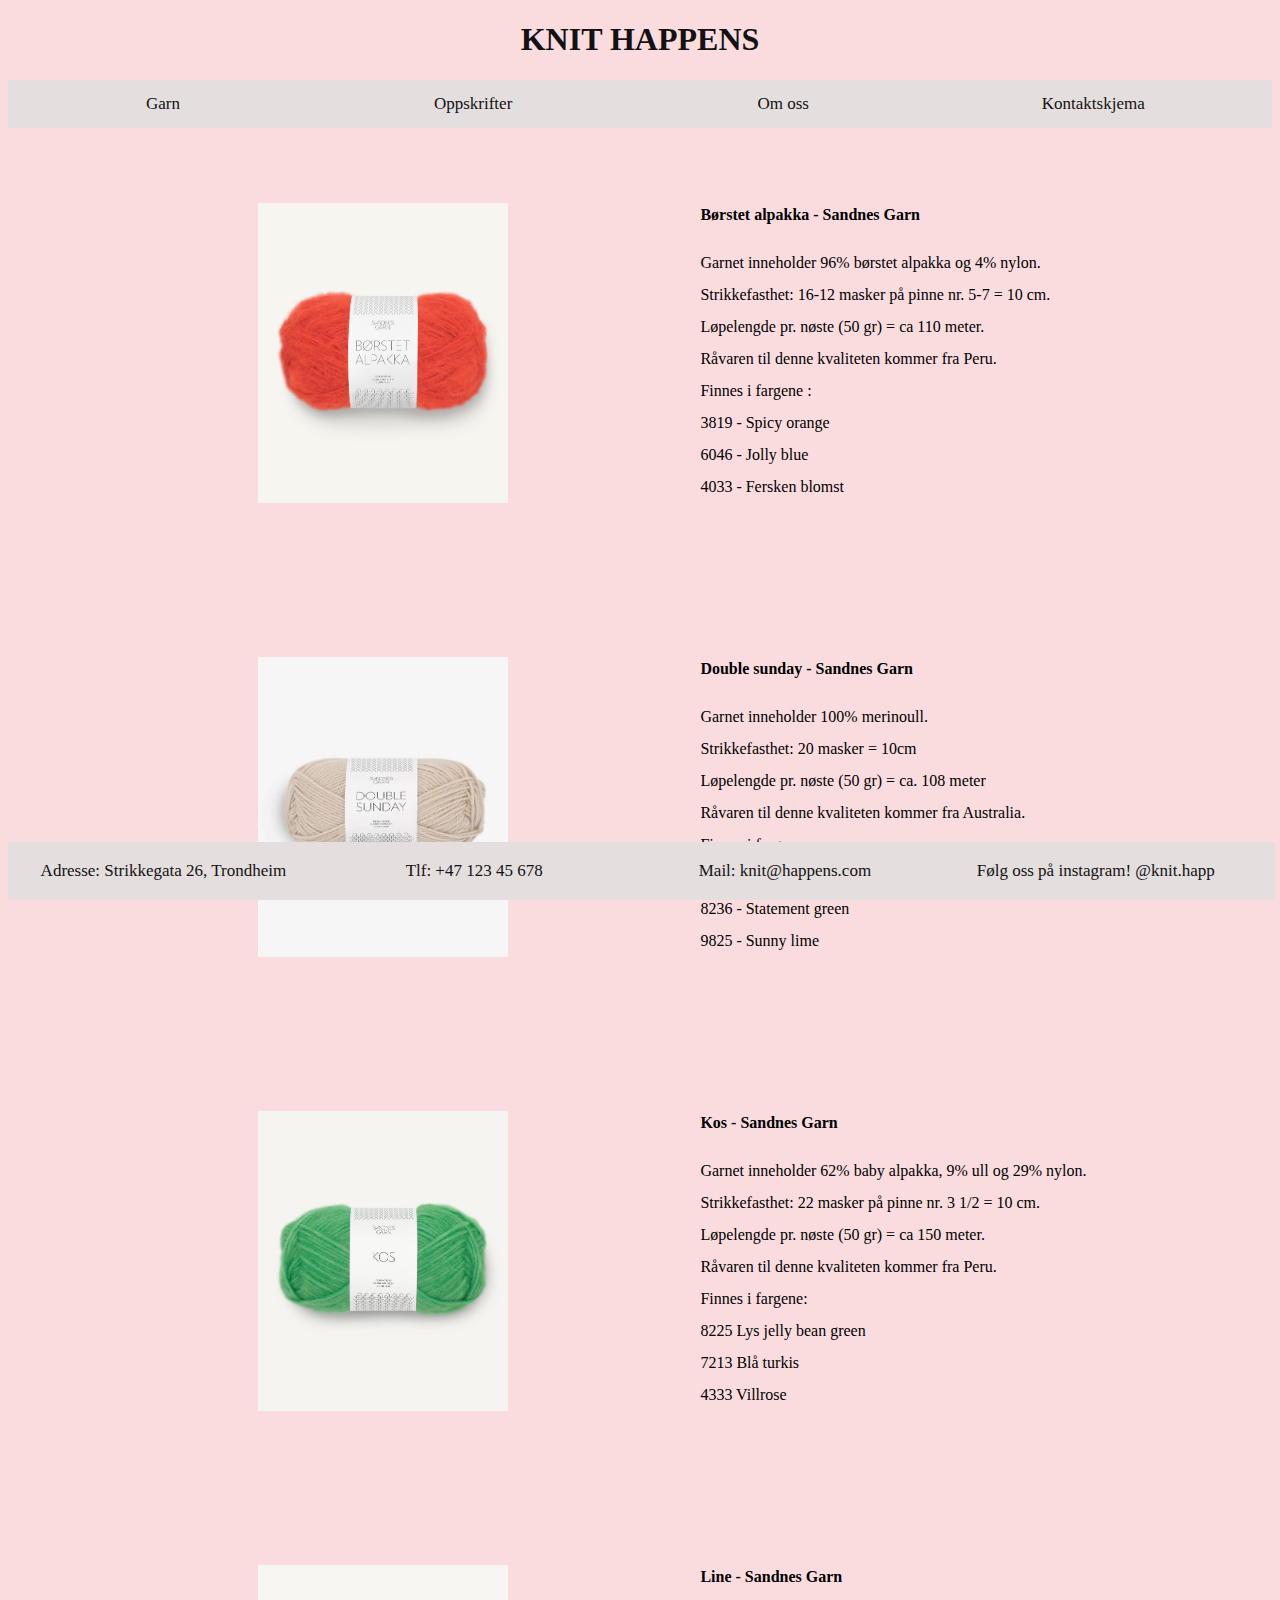
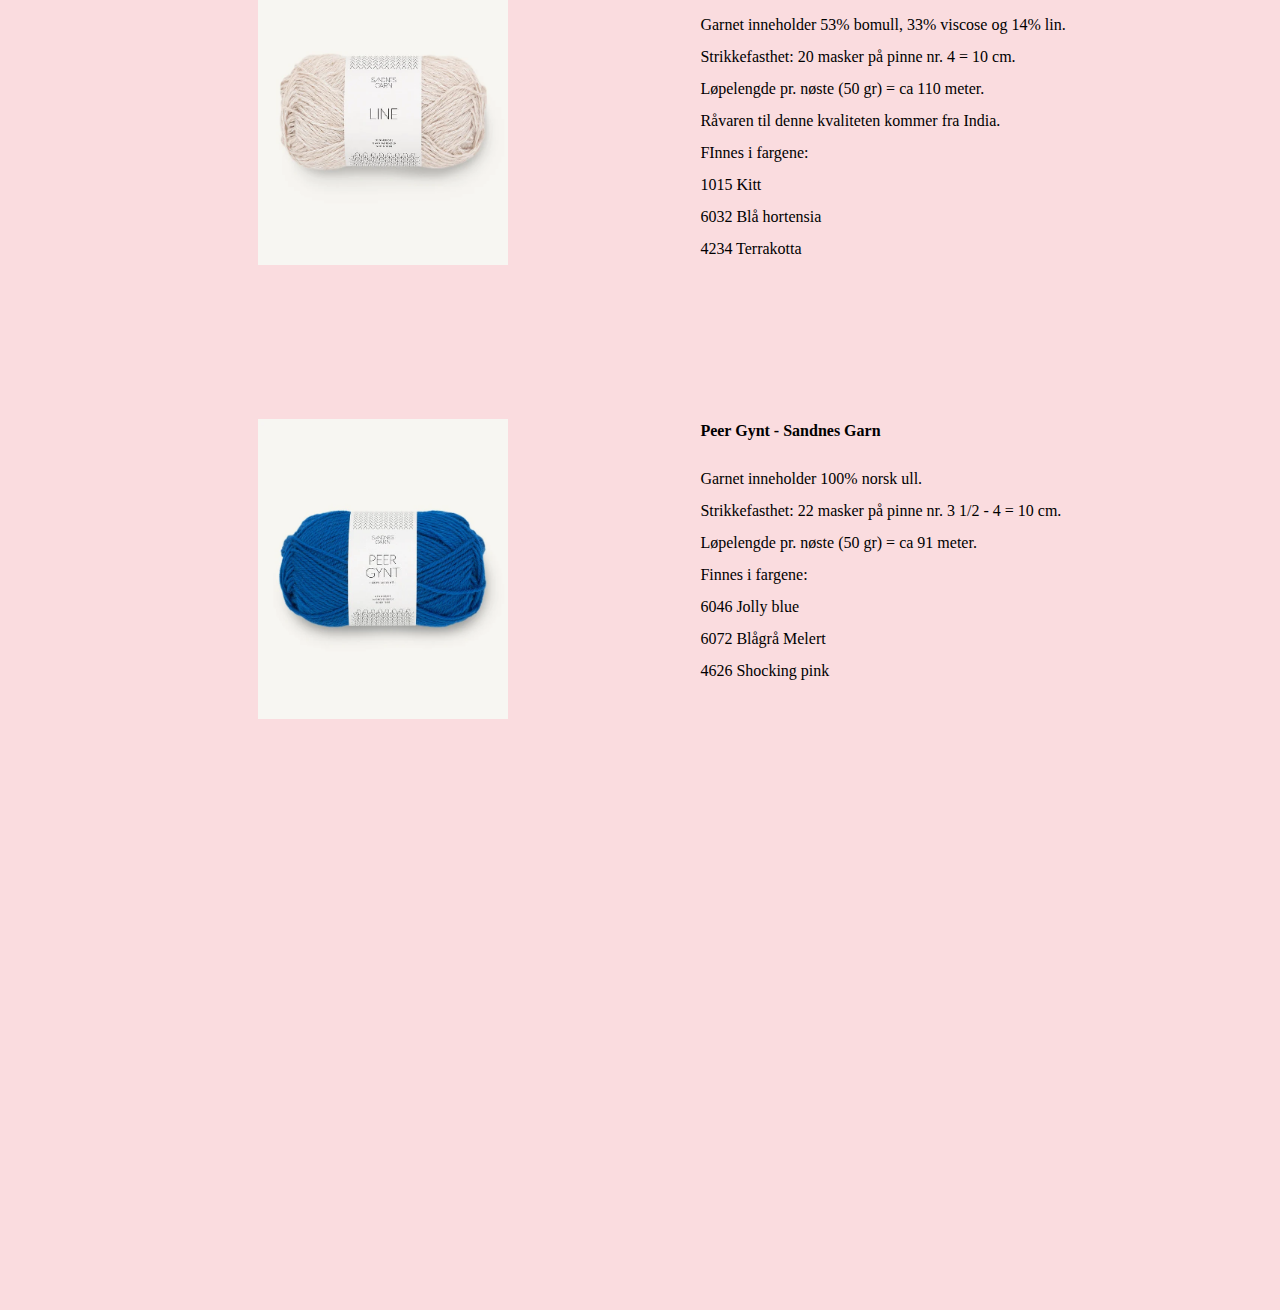
==== garn.html @ f876a44f "Prøvde å lage universellheader" ====
<!DOCTYPE html>
<html lang="nn">
<head>
    <meta charset="UTF-8">
    <meta http-equiv="X-UA-Compatible" content="IE=edge">
    <meta name="viewport" content="width=device-width, initial-scale=1.0">
    <title>Knit Happens</title>
    <link rel="stylesheet" href="style.css"> 
    <link rel="icon" type="image/x-icon" href="img/favicon.png">
</head>
<body>
    <h1><a href="index.html" id="homeLink">KNIT HAPPENS</a></h1>
    <!-- <header href="index.html" id="homeLink"></header> -->

    <nav class="topnav" id="navbar"></nav>

    <div class="main">
        <div class="flex">
            <div>
                <img src="img/alpakka.jpg" alt="Alpakka garn" class="bilde" onmouseover="enlargeImg(this)" onmouseout="resetImg(this)">
            </div>
            
            <div class ="tekst" id="alpakka">
           
                <p class="tittel"> Børstet alpakka - Sandnes Garn </p>
     
                Garnet inneholder 96% børstet alpakka og 4% nylon. <br>
    
                Strikkefasthet: 16-12 masker på pinne nr. 5-7 = 10 cm.<br>
    
                Løpelengde pr. nøste (50 gr) = ca 110 meter.<br>
    
                Råvaren til denne kvaliteten kommer fra Peru.<br>
    
                Finnes i fargene : <br>
                3819 - Spicy orange<br>
                6046 - Jolly blue<br>
                4033 - Fersken blomst
            </div>
        </div>
        <div class="flex">
            <div>
                <img src="img/sunday.jpg" alt="sunday garn" class="bilde" onmouseover="enlargeImg(this)" onmouseout="resetImg(this)">
            </div>
 
            <div class ="tekst" id="sunday">

                <p class="tittel"> Double sunday - Sandnes Garn </p>
    
                Garnet inneholder 100% merinoull.<br>
    
                Strikkefasthet: 20 masker = 10cm<br>
    
                Løpelengde pr. nøste (50 gr) = ca. 108 meter<br>
    
                Råvaren til denne kvaliteten kommer fra Australia. <br>
    
                Finnes i fargene:<br> 
                1042 - Marsipan<br>
                8236 - Statement green<br>
                9825 - Sunny lime<br>
            </div>
        </div>  
        <div class="flex">
            <div>
                <img src="img/kos.jpg" alt="kos garn" class="bilde" onmouseover="enlargeImg(this)" onmouseout="resetImg(this)">
            </div>
             
            <div class ="tekst" id="kos">
            
                <p class="tittel"> Kos - Sandnes Garn </p>
    
                Garnet inneholder 62% baby alpakka, 9% ull og 29% nylon.<br>
    
                Strikkefasthet: 22 masker på pinne nr. 3 1/2 = 10 cm.<br>
    
                Løpelengde pr. nøste (50 gr) = ca 150 meter.<br>
    
                Råvaren til denne kvaliteten kommer fra Peru.<br>
    
                Finnes i fargene:<br> 
                8225 Lys jelly bean green<br>
                7213 Blå turkis<br>
                4333 Villrose
    
            </div>
        </div>   
        <div class="flex">
            <div>
                <img src="img/line.jpg" alt="line garn" class="bilde" onmouseover="enlargeImg(this)" onmouseout="resetImg(this)">
            </div>
            <div class ="tekst" id="line">

                <p class="tittel"> Line - Sandnes Garn </p>
    
                Garnet inneholder 53% bomull, 33% viscose og 14% lin.<br> 
    
                Strikkefasthet: 20 masker på pinne nr. 4 = 10 cm.<br>
    
                Løpelengde pr. nøste (50 gr) = ca 110 meter.<br>
    
                Råvaren til denne kvaliteten kommer fra India.<br>
    
                FInnes i fargene: <br>
                1015 Kitt<br>
                6032 Blå hortensia<br>
                4234 Terrakotta
            </div>
        </div>
       <div class="flex">
            <div>
                <img src="img/peer.jpg" alt="Peer Gynt garn" class="bilde" onmouseover="enlargeImg(this)" onmouseout="resetImg(this)">
            </div>
                
            <div class ="tekst" id="peer">

                <p class="tittel"> Peer Gynt - Sandnes Garn </p>
    
                Garnet inneholder 100% norsk ull. <br>
    
                Strikkefasthet: 22 masker på pinne nr. 3 1/2 - 4 = 10 cm.<br>
    
                Løpelengde pr. nøste (50 gr) = ca 91 meter.<br>
    
                Finnes i fargene: <br>
                6046 Jolly blue<br>
                6072 Blågrå Melert<br>
                4626 Shocking pink<br>
            </div>
        </div>    
    </div>
      
    <footer class="bottomnav" id="footer"></footer>

    <script src="components.js"></script>
    <script src="js1.js"></script>
    <script src="js5.js"></script>
</body>
</html>
---- style.css ----
html, body{
    background-color: #fadcdf;
    margin-bottom: 20%; 
}

h1 {
    text-align: center;
}
/* Add a white background color to the top navigation */
.topnav {
    background-color: rgb(228, 222, 222);
    overflow: hidden;
  }
  
  /* Style the links inside the navigation bar */
  .topnav a {
    float: left;
    color: #131212;
    text-align: center;
    padding: 14px 16px;
    text-decoration: none;
    font-size: 17px;
    width: 22%;
  }
  
  /* Change the color of links on hover */
  .topnav a:hover {
    background-color:hsl(196, 48%, 74%);
    color: black;
  }
  
  /* Add a color to the active/current link */
  .topnav a.active {
    background-color: hsl(196, 48%, 74%);
    color: white;
  }
.bottomnav {
    background-color: rgb(228, 222, 222);
    overflow: hidden;
    position: fixed; 
    bottom: 0;
    width: 99%;
}
  
    /* Style the links inside the navigation bar */
    .bottomnav p {
        float: left;
        color: #131212;
        text-align: center;
        padding: 2px 16px;
        text-decoration: none;
        font-size: 17px;
        width: 22%;
    }
    
    /* Change the color of links on hover
    .bottomnav p:hover {
        background-color:hsl(196, 48%, 74%);
        color: black;
    } */
    

/* styling til garn.html av Johanne*/

.flex {
  display: flex;
  flex-direction: row;
}


.bilde{
  width: 250px;
  height:300px;
  margin-left:100%;
  margin-top: 30%;
  margin-bottom: 30%;
}
.pic{
  width: 700px;
  height: 400px;
}

.tekst{
  width: 50%;
  margin-left:35%;
  margin-top: 55px;
  line-height: 2;
}

.tittel{
  font-weight: bold;
}
/* stopp styling til garn.html av Johanne*/


/* styling til omoss.html av Ingeborg*/
.text{
  width: 70%;
  margin-left:15%;
  margin-top: 55px;
  line-height: 2;
}

/* Styling kontaktskjema.html av Malin */

form {
  margin-left: 15%;
  margin-right: 30%;
}

h3 {
  margin-top: 5%;
  margin-bottom: 5%;
}

input[type=text] {
  border: none;
  width: 100%;
  padding: 10px;
}

input[type=email] {
  border: none;
  width: 100%;
  padding: 10px;
}

textarea {
  border: none;
  resize: none;
  width: 100%;
  
}

a {
  color: #131212;
  text-decoration: none;

}
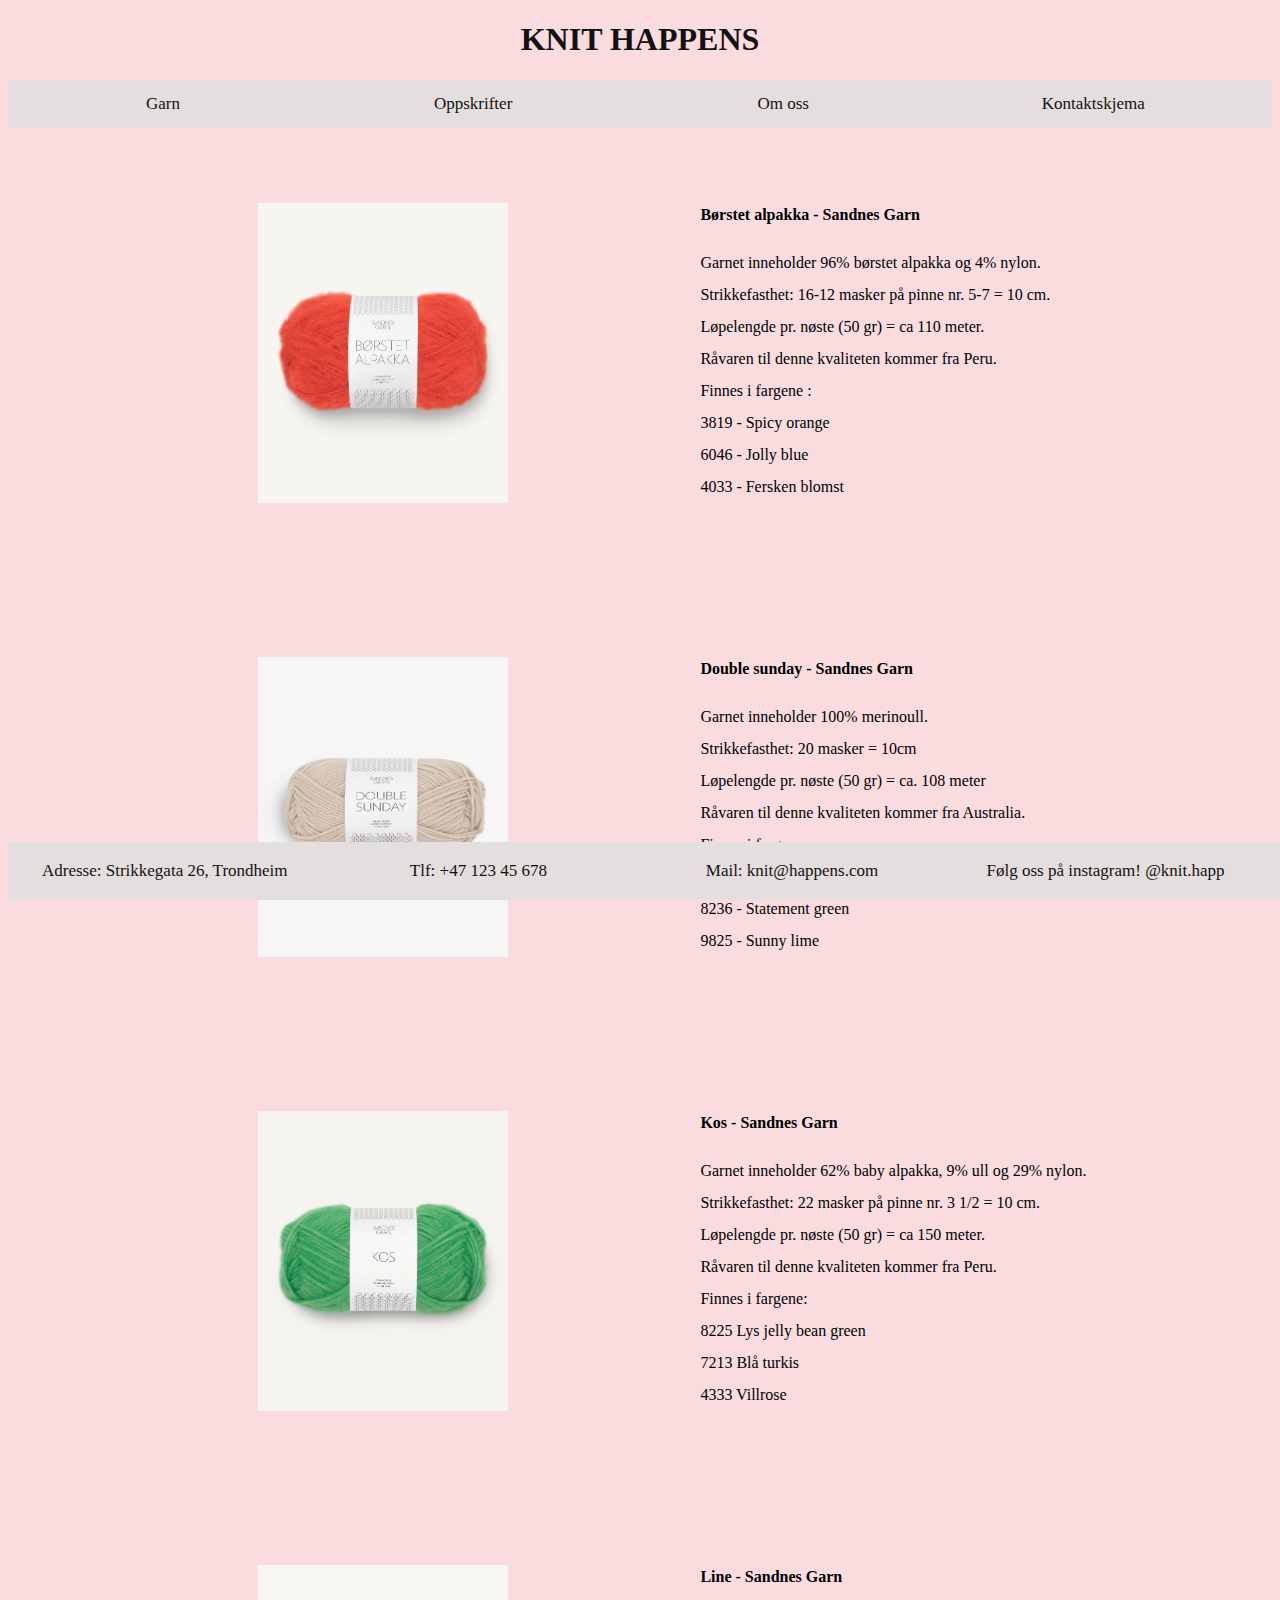
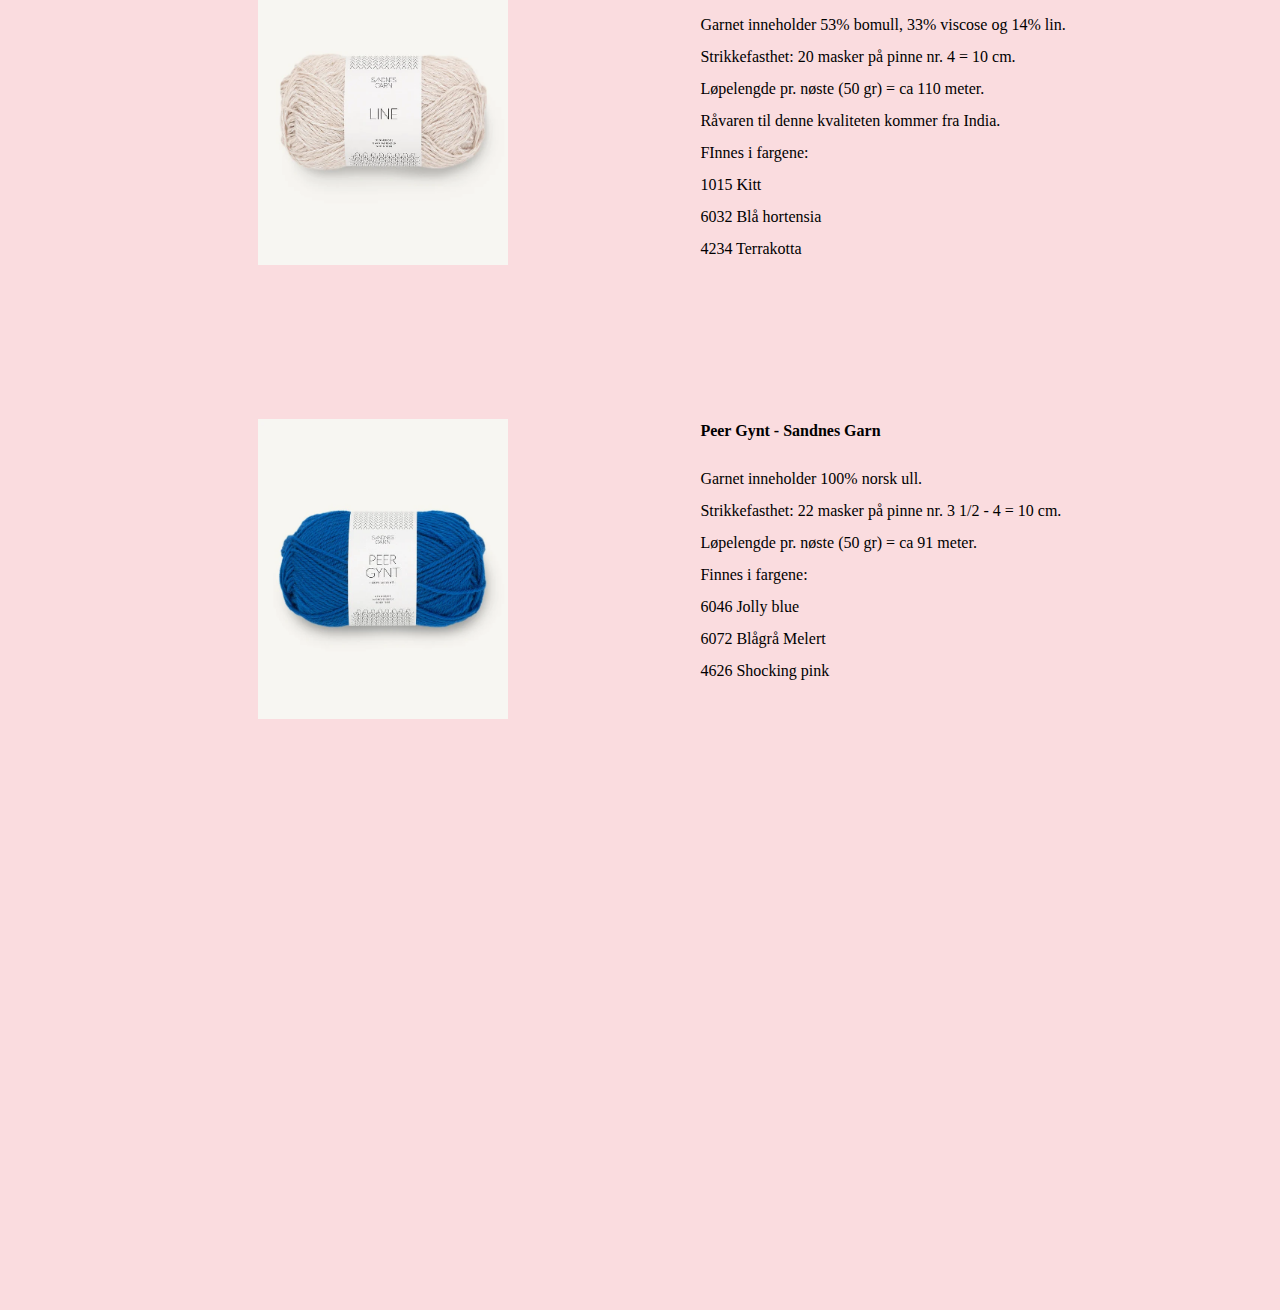
==== commit c0fc9772: "Endret header tilbake i html" ====
--- a/garn.html
+++ b/garn.html
@@ -9,8 +9,7 @@
     <link rel="icon" type="image/x-icon" href="img/favicon.png">
 </head>
 <body>
-    <h1><a href="index.html" id="homeLink">KNIT HAPPENS</a></h1>
-    <!-- <header href="index.html" id="homeLink"></header> -->
+    <h1><a href="index.html" id="header">KNIT HAPPENS </a></h1>
 
     <nav class="topnav" id="navbar"></nav>
 
--- a/style.css
+++ b/style.css
@@ -1,63 +1,69 @@
 html, body{
     background-color: #fadcdf;
     margin-bottom: 20%; 
-}
+    font-family: 'Times New Roman';
+
+}
+
+@media only screen and (max-width: 1080px){
+  .bilde{
+    display: none;
+  }
+}
+
 
 h1 {
     text-align: center;
 }
+
+#navbar{
+  width: 100%;
+}
+
+
 /* Add a white background color to the top navigation */
 .topnav {
     background-color: rgb(228, 222, 222);
     overflow: hidden;
+    width: 100%;
   }
   
-  /* Style the links inside the navigation bar */
-  .topnav a {
+/* Style the links inside the navigation bar */
+.topnav a {
+  float: left;
+  color: #131212;
+  text-align: center;
+  padding: 14px 16px;
+  text-decoration: none;
+  font-size: 17px;
+  width: 22%;
+}
+
+/* Change the color of links on hover */
+.topnav a:hover {
+  background-color:hsl(196, 48%, 74%);
+  color: black;
+}
+
+.bottomnav {
+  background-color: rgb(228, 222, 222);
+  overflow: hidden;
+  position: fixed; 
+  bottom: 0;
+  width: 100%;
+}
+
+/* Style the links inside the navigation bar */
+.bottomnav p {
     float: left;
     color: #131212;
     text-align: center;
-    padding: 14px 16px;
+    padding: 2px 16px;
     text-decoration: none;
     font-size: 17px;
     width: 22%;
-  }
-  
-  /* Change the color of links on hover */
-  .topnav a:hover {
-    background-color:hsl(196, 48%, 74%);
-    color: black;
-  }
-  
-  /* Add a color to the active/current link */
-  .topnav a.active {
-    background-color: hsl(196, 48%, 74%);
-    color: white;
-  }
-.bottomnav {
-    background-color: rgb(228, 222, 222);
-    overflow: hidden;
-    position: fixed; 
-    bottom: 0;
-    width: 99%;
-}
-  
-    /* Style the links inside the navigation bar */
-    .bottomnav p {
-        float: left;
-        color: #131212;
-        text-align: center;
-        padding: 2px 16px;
-        text-decoration: none;
-        font-size: 17px;
-        width: 22%;
-    }
+}
     
-    /* Change the color of links on hover
-    .bottomnav p:hover {
-        background-color:hsl(196, 48%, 74%);
-        color: black;
-    } */
     
 
 /* styling til garn.html av Johanne*/
@@ -75,10 +81,6 @@
   margin-top: 30%;
   margin-bottom: 30%;
 }
-.pic{
-  width: 700px;
-  height: 400px;
-}
 
 .tekst{
   width: 50%;
@@ -95,10 +97,24 @@
 
 /* styling til omoss.html av Ingeborg*/
 .text{
-  width: 70%;
+  width: 60%;
   margin-left:15%;
   margin-top: 55px;
   line-height: 2;
+  
+}
+
+.text2{
+  width: 100%;
+  margin-top: 55px;
+  line-height: 2;
+}
+
+.pic{
+  width: 650px;
+  height:400px;
+  margin-top: 5%;
+  margin-left: 15%;
 }
 
 /* Styling kontaktskjema.html av Malin */
@@ -142,3 +158,80 @@
 
 
 
+
+
+
+
+
+
+
+
+
+
+
+
+
+
+
+
+
+
+
+
+
+
+
+
+
+
+
+
+
+
+
+
+
+
+
+
+/* Styling av slideshow av Johannes */
+.slideshow {
+  position: relative;
+  width: 40vw;
+  height: 60vh;
+  overflow: hidden;
+  margin-left: 17%;
+  margin-right: 10%;
+}
+
+.slideshow img {
+  margin-top: 1em;
+  border-radius: 15px;
+}
+
+.slideshow > ul {
+  margin: 0;
+  padding: 0;
+  list-style-type: none;
+}
+
+.slide {
+  position: absolute;
+  opacity: 0;
+  inset: 0;
+  transition: 220ms opacity ease-in-out;
+}
+
+.slide[active] {
+  opacity: 1;
+}
+
+.slide > img {
+  display: block;
+  object-fit: cover;
+  width: 85%;
+  height: 75%;
+}
+
+
+
